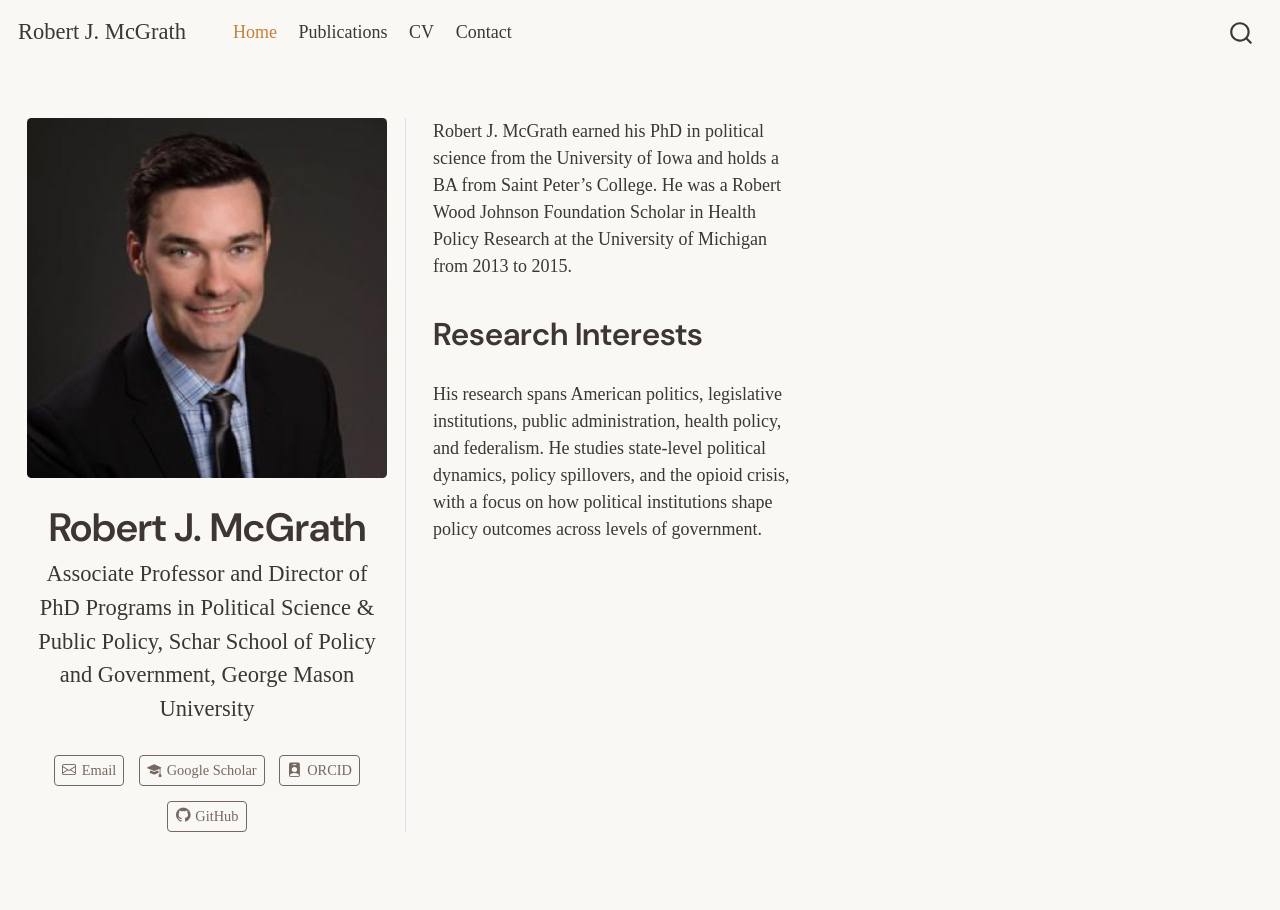
==== index.html @ f48d3d2d "Redeploy: fix Pages source to gh-pages branch" ====
<!DOCTYPE html>
<html xmlns="http://www.w3.org/1999/xhtml" lang="en" xml:lang="en"><head>

<meta charset="utf-8">
<meta name="generator" content="quarto-1.2.475">

<meta name="viewport" content="width=device-width, initial-scale=1.0, user-scalable=yes">


<title>Robert J. McGrath</title>
<style>
code{white-space: pre-wrap;}
span.smallcaps{font-variant: small-caps;}
div.columns{display: flex; gap: min(4vw, 1.5em);}
div.column{flex: auto; overflow-x: auto;}
div.hanging-indent{margin-left: 1.5em; text-indent: -1.5em;}
ul.task-list{list-style: none;}
ul.task-list li input[type="checkbox"] {
  width: 0.8em;
  margin: 0 0.8em 0.2em -1.6em;
  vertical-align: middle;
}
</style>


<script src="site_libs/quarto-nav/quarto-nav.js"></script>
<script src="site_libs/quarto-nav/headroom.min.js"></script>
<script src="site_libs/clipboard/clipboard.min.js"></script>
<script src="site_libs/quarto-search/autocomplete.umd.js"></script>
<script src="site_libs/quarto-search/fuse.min.js"></script>
<script src="site_libs/quarto-search/quarto-search.js"></script>
<meta name="quarto:offset" content="./">
<script src="site_libs/quarto-html/quarto.js"></script>
<script src="site_libs/quarto-html/popper.min.js"></script>
<script src="site_libs/quarto-html/tippy.umd.min.js"></script>
<link href="site_libs/quarto-html/tippy.css" rel="stylesheet">
<link href="site_libs/quarto-html/quarto-syntax-highlighting.css" rel="stylesheet" id="quarto-text-highlighting-styles">
<script src="site_libs/bootstrap/bootstrap.min.js"></script>
<link href="site_libs/bootstrap/bootstrap-icons.css" rel="stylesheet">
<link href="site_libs/bootstrap/bootstrap.min.css" rel="stylesheet" id="quarto-bootstrap" data-mode="light">
<script id="quarto-search-options" type="application/json">{
  "location": "navbar",
  "copy-button": false,
  "collapse-after": 3,
  "panel-placement": "end",
  "type": "overlay",
  "limit": 20,
  "language": {
    "search-no-results-text": "No results",
    "search-matching-documents-text": "matching documents",
    "search-copy-link-title": "Copy link to search",
    "search-hide-matches-text": "Hide additional matches",
    "search-more-match-text": "more match in this document",
    "search-more-matches-text": "more matches in this document",
    "search-clear-button-title": "Clear",
    "search-detached-cancel-button-title": "Cancel",
    "search-submit-button-title": "Submit"
  }
}</script>


</head>

<body class="nav-fixed">

<div id="quarto-search-results"></div>
  <header id="quarto-header" class="headroom fixed-top">
    <nav class="navbar navbar-expand-lg navbar-dark ">
      <div class="navbar-container container-fluid">
      <div class="navbar-brand-container">
    <a class="navbar-brand" href="./index.html">
    <span class="navbar-title">Robert J. McGrath</span>
    </a>
  </div>
          <button class="navbar-toggler" type="button" data-bs-toggle="collapse" data-bs-target="#navbarCollapse" aria-controls="navbarCollapse" aria-expanded="false" aria-label="Toggle navigation" onclick="if (window.quartoToggleHeadroom) { window.quartoToggleHeadroom(); }">
  <span class="navbar-toggler-icon"></span>
</button>
          <div class="collapse navbar-collapse" id="navbarCollapse">
            <ul class="navbar-nav navbar-nav-scroll me-auto">
  <li class="nav-item">
    <a class="nav-link active" href="./index.html" aria-current="page">
 <span class="menu-text">Home</span></a>
  </li>  
  <li class="nav-item">
    <a class="nav-link" href="./publications.html">
 <span class="menu-text">Publications</span></a>
  </li>  
  <li class="nav-item">
    <a class="nav-link" href="./cv.html">
 <span class="menu-text">CV</span></a>
  </li>  
  <li class="nav-item">
    <a class="nav-link" href="./contact.html">
 <span class="menu-text">Contact</span></a>
  </li>  
</ul>
              <div id="quarto-search" class="" title="Search"></div>
          </div> <!-- /navcollapse -->
      </div> <!-- /container-fluid -->
    </nav>
</header>
<!-- content -->
<div id="quarto-content" class="quarto-container page-columns page-rows-contents page-layout-full page-navbar">
<!-- sidebar -->
<!-- margin-sidebar -->
    
<!-- main -->
<div class="quarto-about-trestles column-page">
  <div class="about-entity">
    <img src="images/profile.jpg" class="about-image
  rounded " style="width: 20em;">
<header id="title-block-header" class="quarto-title-block default">
<div class="quarto-title">
<h1 class="title">Robert J. McGrath</h1>
<p class="subtitle lead">Associate Professor and Director of PhD Programs in Political Science &amp; Public Policy, Schar School of Policy and Government, George Mason University</p>
</div>
<div class="quarto-title-meta">
  </div>
</header>
    <div class="about-links">
  <a href="mailto:rmcgrat2@gmu.edu" class="about-link">
    <i class="bi bi-envelope"></i>
     <span class="about-link-text">Email</span>
  </a>
  <a href="https://scholar.google.com/citations?hl=en&amp;user=kQEBg6wAAAAJ" class="about-link">
    <i class="bi bi-mortarboard-fill"></i>
     <span class="about-link-text">Google Scholar</span>
  </a>
  <a href="https://orcid.org/0000-0001-8963-3231" class="about-link">
    <i class="bi bi-person-badge-fill"></i>
     <span class="about-link-text">ORCID</span>
  </a>
  <a href="https://github.com/rjm328" class="about-link">
    <i class="bi bi-github"></i>
     <span class="about-link-text">GitHub</span>
  </a>
</div>
  </div>
  <div class="about-contents"><main class="content column-page" id="quarto-document-content">
<p>Robert J. McGrath earned his PhD in political science from the University of Iowa and holds a BA from Saint Peter’s College. He was a Robert Wood Johnson Foundation Scholar in Health Policy Research at the University of Michigan from 2013 to 2015.</p>
<section id="research-interests" class="level2">
<h2 data-anchor-id="research-interests">Research Interests</h2>
<p>His research spans American politics, legislative institutions, public administration, health policy, and federalism. He studies state-level political dynamics, policy spillovers, and the opioid crisis, with a focus on how political institutions shape policy outcomes across levels of government.</p>


</section>
</main></div>
</div>
 <!-- /main -->
<script id="quarto-html-after-body" type="application/javascript">
window.document.addEventListener("DOMContentLoaded", function (event) {
  const toggleBodyColorMode = (bsSheetEl) => {
    const mode = bsSheetEl.getAttribute("data-mode");
    const bodyEl = window.document.querySelector("body");
    if (mode === "dark") {
      bodyEl.classList.add("quarto-dark");
      bodyEl.classList.remove("quarto-light");
    } else {
      bodyEl.classList.add("quarto-light");
      bodyEl.classList.remove("quarto-dark");
    }
  }
  const toggleBodyColorPrimary = () => {
    const bsSheetEl = window.document.querySelector("link#quarto-bootstrap");
    if (bsSheetEl) {
      toggleBodyColorMode(bsSheetEl);
    }
  }
  toggleBodyColorPrimary();  
  const clipboard = new window.ClipboardJS('.code-copy-button', {
    target: function(trigger) {
      return trigger.previousElementSibling;
    }
  });
  clipboard.on('success', function(e) {
    // button target
    const button = e.trigger;
    // don't keep focus
    button.blur();
    // flash "checked"
    button.classList.add('code-copy-button-checked');
    var currentTitle = button.getAttribute("title");
    button.setAttribute("title", "Copied!");
    let tooltip;
    if (window.bootstrap) {
      button.setAttribute("data-bs-toggle", "tooltip");
      button.setAttribute("data-bs-placement", "left");
      button.setAttribute("data-bs-title", "Copied!");
      tooltip = new bootstrap.Tooltip(button, 
        { trigger: "manual", 
          customClass: "code-copy-button-tooltip",
          offset: [0, -8]});
      tooltip.show();    
    }
    setTimeout(function() {
      if (tooltip) {
        tooltip.hide();
        button.removeAttribute("data-bs-title");
        button.removeAttribute("data-bs-toggle");
        button.removeAttribute("data-bs-placement");
      }
      button.setAttribute("title", currentTitle);
      button.classList.remove('code-copy-button-checked');
    }, 1000);
    // clear code selection
    e.clearSelection();
  });
  function tippyHover(el, contentFn) {
    const config = {
      allowHTML: true,
      content: contentFn,
      maxWidth: 500,
      delay: 100,
      arrow: false,
      appendTo: function(el) {
          return el.parentElement;
      },
      interactive: true,
      interactiveBorder: 10,
      theme: 'quarto',
      placement: 'bottom-start'
    };
    window.tippy(el, config); 
  }
  const noterefs = window.document.querySelectorAll('a[role="doc-noteref"]');
  for (var i=0; i<noterefs.length; i++) {
    const ref = noterefs[i];
    tippyHover(ref, function() {
      // use id or data attribute instead here
      let href = ref.getAttribute('data-footnote-href') || ref.getAttribute('href');
      try { href = new URL(href).hash; } catch {}
      const id = href.replace(/^#\/?/, "");
      const note = window.document.getElementById(id);
      return note.innerHTML;
    });
  }
  const findCites = (el) => {
    const parentEl = el.parentElement;
    if (parentEl) {
      const cites = parentEl.dataset.cites;
      if (cites) {
        return {
          el,
          cites: cites.split(' ')
        };
      } else {
        return findCites(el.parentElement)
      }
    } else {
      return undefined;
    }
  };
  var bibliorefs = window.document.querySelectorAll('a[role="doc-biblioref"]');
  for (var i=0; i<bibliorefs.length; i++) {
    const ref = bibliorefs[i];
    const citeInfo = findCites(ref);
    if (citeInfo) {
      tippyHover(citeInfo.el, function() {
        var popup = window.document.createElement('div');
        citeInfo.cites.forEach(function(cite) {
          var citeDiv = window.document.createElement('div');
          citeDiv.classList.add('hanging-indent');
          citeDiv.classList.add('csl-entry');
          var biblioDiv = window.document.getElementById('ref-' + cite);
          if (biblioDiv) {
            citeDiv.innerHTML = biblioDiv.innerHTML;
          }
          popup.appendChild(citeDiv);
        });
        return popup.innerHTML;
      });
    }
  }
});
</script>
</div> <!-- /content -->



</body></html>
---- site_libs/quarto-html/tippy.css ----
.tippy-box[data-animation=fade][data-state=hidden]{opacity:0}[data-tippy-root]{max-width:calc(100vw - 10px)}.tippy-box{position:relative;background-color:#333;color:#fff;border-radius:4px;font-size:14px;line-height:1.4;white-space:normal;outline:0;transition-property:transform,visibility,opacity}.tippy-box[data-placement^=top]>.tippy-arrow{bottom:0}.tippy-box[data-placement^=top]>.tippy-arrow:before{bottom:-7px;left:0;border-width:8px 8px 0;border-top-color:initial;transform-origin:center top}.tippy-box[data-placement^=bottom]>.tippy-arrow{top:0}.tippy-box[data-placement^=bottom]>.tippy-arrow:before{top:-7px;left:0;border-width:0 8px 8px;border-bottom-color:initial;transform-origin:center bottom}.tippy-box[data-placement^=left]>.tippy-arrow{right:0}.tippy-box[data-placement^=left]>.tippy-arrow:before{border-width:8px 0 8px 8px;border-left-color:initial;right:-7px;transform-origin:center left}.tippy-box[data-placement^=right]>.tippy-arrow{left:0}.tippy-box[data-placement^=right]>.tippy-arrow:before{left:-7px;border-width:8px 8px 8px 0;border-right-color:initial;transform-origin:center right}.tippy-box[data-inertia][data-state=visible]{transition-timing-function:cubic-bezier(.54,1.5,.38,1.11)}.tippy-arrow{width:16px;height:16px;color:#333}.tippy-arrow:before{content:"";position:absolute;border-color:transparent;border-style:solid}.tippy-content{position:relative;padding:5px 9px;z-index:1}
---- site_libs/quarto-html/quarto-syntax-highlighting.css ----
/* quarto syntax highlight colors */
:root {
  --quarto-hl-ot-color: #003B4F;
  --quarto-hl-at-color: #657422;
  --quarto-hl-ss-color: #20794D;
  --quarto-hl-an-color: #5E5E5E;
  --quarto-hl-fu-color: #4758AB;
  --quarto-hl-st-color: #20794D;
  --quarto-hl-cf-color: #003B4F;
  --quarto-hl-op-color: #5E5E5E;
  --quarto-hl-er-color: #AD0000;
  --quarto-hl-bn-color: #AD0000;
  --quarto-hl-al-color: #AD0000;
  --quarto-hl-va-color: #111111;
  --quarto-hl-bu-color: inherit;
  --quarto-hl-ex-color: inherit;
  --quarto-hl-pp-color: #AD0000;
  --quarto-hl-in-color: #5E5E5E;
  --quarto-hl-vs-color: #20794D;
  --quarto-hl-wa-color: #5E5E5E;
  --quarto-hl-do-color: #5E5E5E;
  --quarto-hl-im-color: #00769E;
  --quarto-hl-ch-color: #20794D;
  --quarto-hl-dt-color: #AD0000;
  --quarto-hl-fl-color: #AD0000;
  --quarto-hl-co-color: #5E5E5E;
  --quarto-hl-cv-color: #5E5E5E;
  --quarto-hl-cn-color: #8f5902;
  --quarto-hl-sc-color: #5E5E5E;
  --quarto-hl-dv-color: #AD0000;
  --quarto-hl-kw-color: #003B4F;
}

/* other quarto variables */
:root {
  --quarto-font-monospace: SFMono-Regular, Menlo, Monaco, Consolas, "Liberation Mono", "Courier New", monospace;
}

pre > code.sourceCode > span {
  color: #003B4F;
}

code span {
  color: #003B4F;
}

code.sourceCode > span {
  color: #003B4F;
}

div.sourceCode,
div.sourceCode pre.sourceCode {
  color: #003B4F;
}

code span.ot {
  color: #003B4F;
}

code span.at {
  color: #657422;
}

code span.ss {
  color: #20794D;
}

code span.an {
  color: #5E5E5E;
}

code span.fu {
  color: #4758AB;
}

code span.st {
  color: #20794D;
}

code span.cf {
  color: #003B4F;
}

code span.op {
  color: #5E5E5E;
}

code span.er {
  color: #AD0000;
}

code span.bn {
  color: #AD0000;
}

code span.al {
  color: #AD0000;
}

code span.va {
  color: #111111;
}

code span.pp {
  color: #AD0000;
}

code span.in {
  color: #5E5E5E;
}

code span.vs {
  color: #20794D;
}

code span.wa {
  color: #5E5E5E;
  font-style: italic;
}

code span.do {
  color: #5E5E5E;
  font-style: italic;
}

code span.im {
  color: #00769E;
}

code span.ch {
  color: #20794D;
}

code span.dt {
  color: #AD0000;
}

code span.fl {
  color: #AD0000;
}

code span.co {
  color: #5E5E5E;
}

code span.cv {
  color: #5E5E5E;
  font-style: italic;
}

code span.cn {
  color: #8f5902;
}

code span.sc {
  color: #5E5E5E;
}

code span.dv {
  color: #AD0000;
}

code span.kw {
  color: #003B4F;
}

.prevent-inlining {
  content: "</";
}

/*# sourceMappingURL=debc5d5d77c3f9108843748ff7464032.css.map */
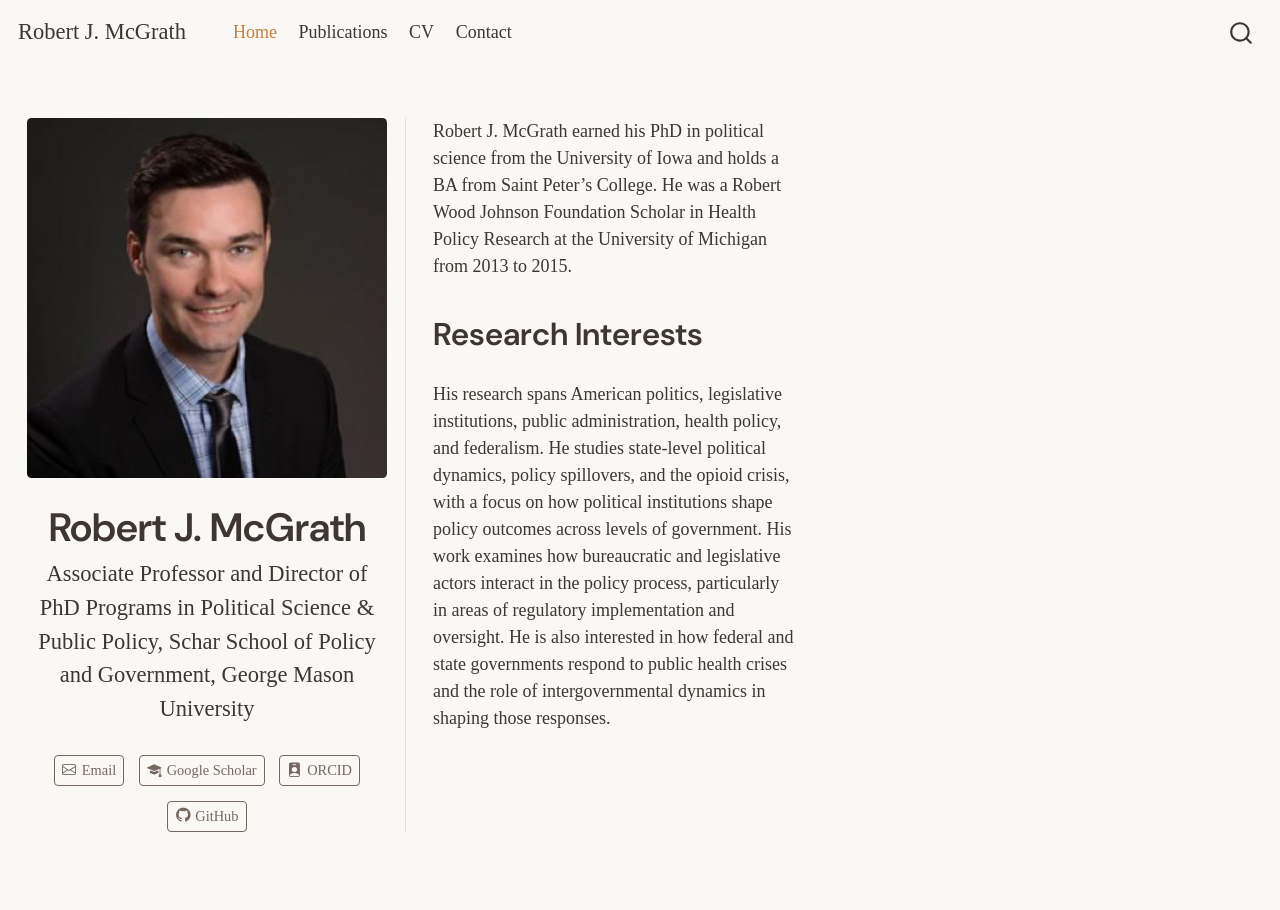
==== commit 54b670ab: "deploy: expand research interests section" ====
--- a/index.html
+++ b/index.html
@@ -140,7 +140,7 @@
 <p>Robert J. McGrath earned his PhD in political science from the University of Iowa and holds a BA from Saint Peter’s College. He was a Robert Wood Johnson Foundation Scholar in Health Policy Research at the University of Michigan from 2013 to 2015.</p>
 <section id="research-interests" class="level2">
 <h2 data-anchor-id="research-interests">Research Interests</h2>
-<p>His research spans American politics, legislative institutions, public administration, health policy, and federalism. He studies state-level political dynamics, policy spillovers, and the opioid crisis, with a focus on how political institutions shape policy outcomes across levels of government.</p>
+<p>His research spans American politics, legislative institutions, public administration, health policy, and federalism. He studies state-level political dynamics, policy spillovers, and the opioid crisis, with a focus on how political institutions shape policy outcomes across levels of government. His work examines how bureaucratic and legislative actors interact in the policy process, particularly in areas of regulatory implementation and oversight. He is also interested in how federal and state governments respond to public health crises and the role of intergovernmental dynamics in shaping those responses.</p>
 
 
 </section>
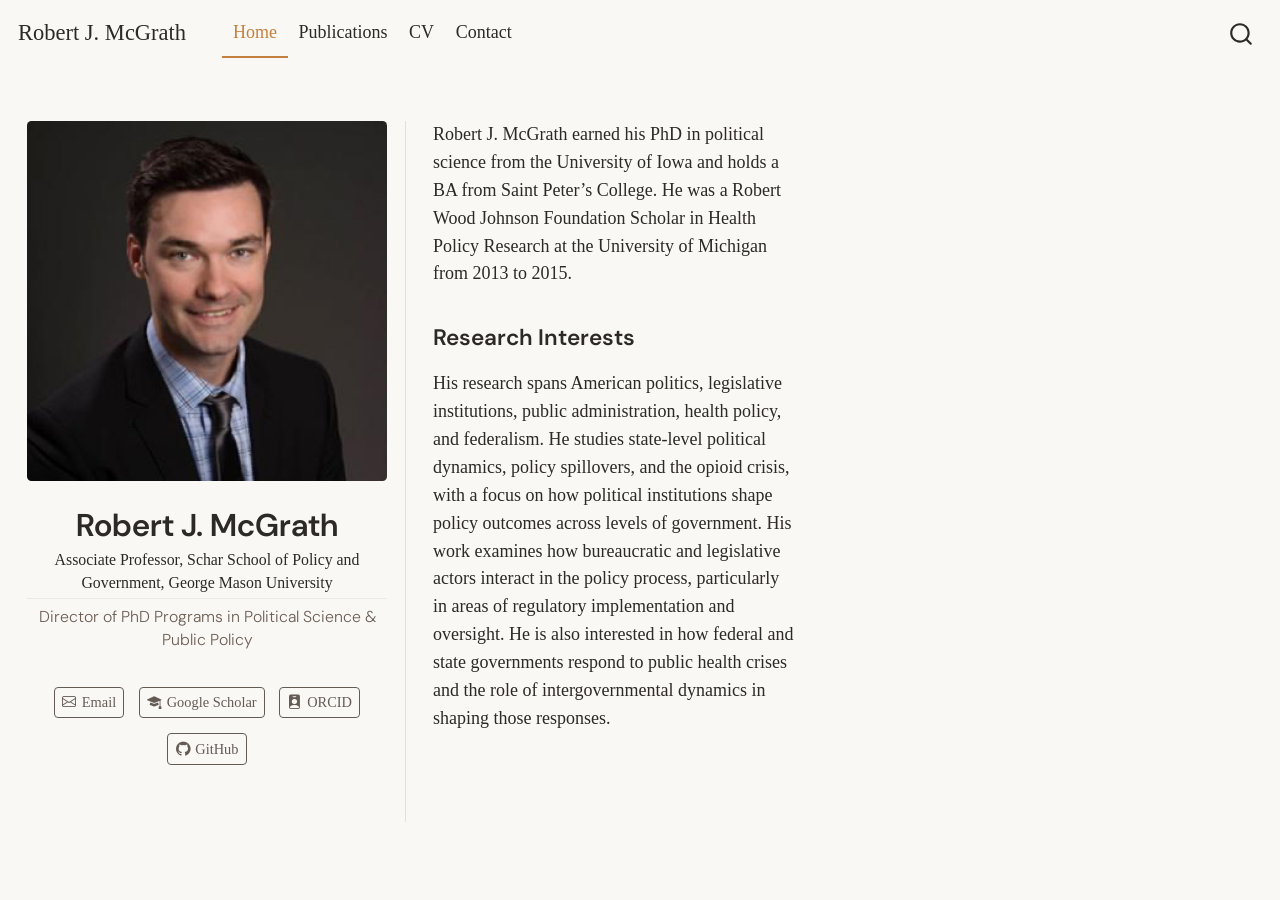
==== commit 54fbd72f: "deploy: design polish — darker palette contrast, gold h2 underlines, tighter spacing" ====
--- a/index.html
+++ b/index.html
@@ -112,7 +112,7 @@
 <header id="title-block-header" class="quarto-title-block default">
 <div class="quarto-title">
 <h1 class="title">Robert J. McGrath</h1>
-<p class="subtitle lead">Associate Professor and Director of PhD Programs in Political Science &amp; Public Policy, Schar School of Policy and Government, George Mason University</p>
+<p class="subtitle lead">Associate Professor, Schar School of Policy and Government, George Mason University<br><span class="director-line">Director of PhD Programs in Political Science &amp; Public Policy</span></p>
 </div>
 <div class="quarto-title-meta">
   </div>
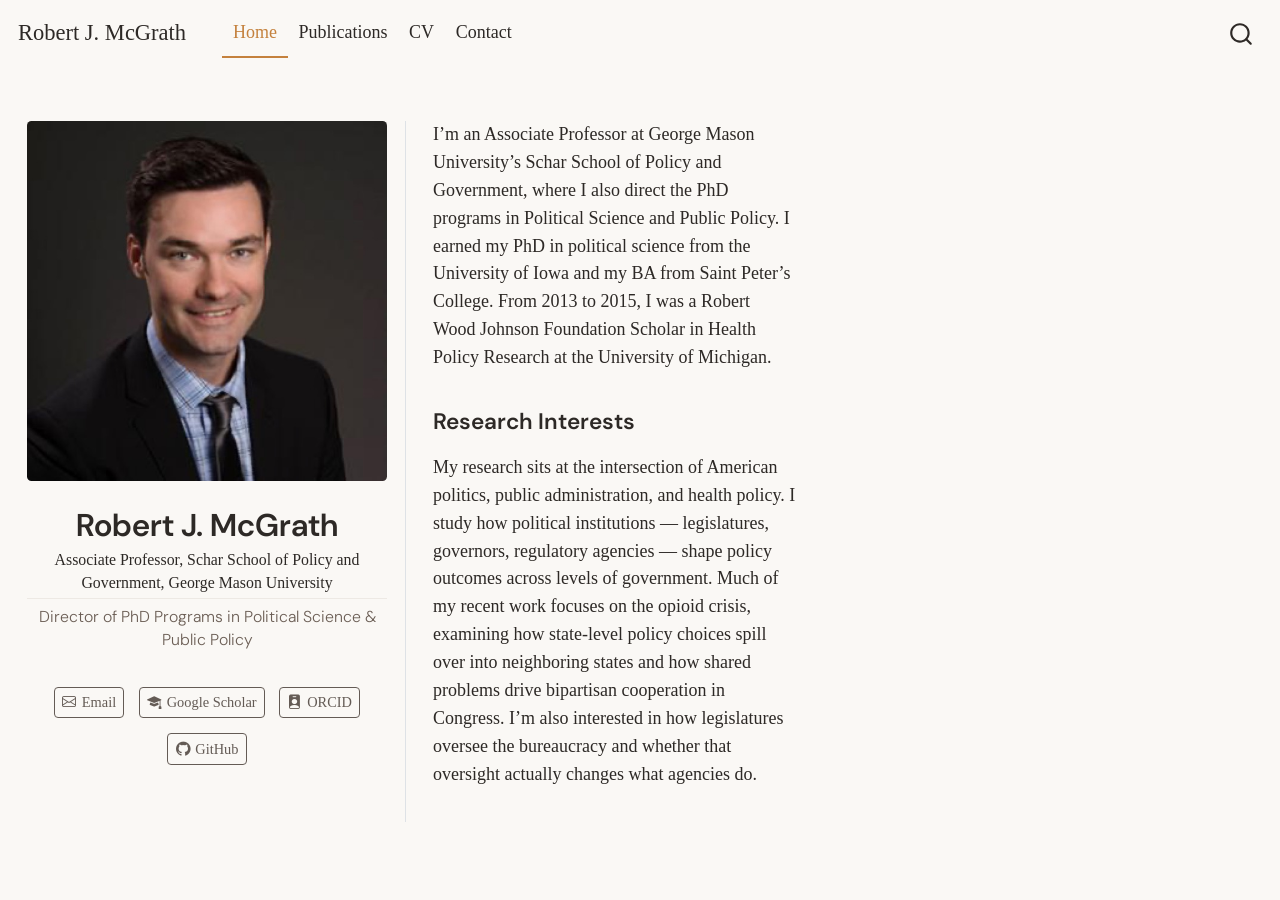
==== commit 4c269e4a: "deploy: first-person bio" ====
--- a/index.html
+++ b/index.html
@@ -130,17 +130,17 @@
     <i class="bi bi-person-badge-fill"></i>
      <span class="about-link-text">ORCID</span>
   </a>
-  <a href="https://github.com/rjm328" class="about-link">
+  <a href="https://github.com/robert-mcgrath" class="about-link">
     <i class="bi bi-github"></i>
      <span class="about-link-text">GitHub</span>
   </a>
 </div>
   </div>
   <div class="about-contents"><main class="content column-page" id="quarto-document-content">
-<p>Robert J. McGrath earned his PhD in political science from the University of Iowa and holds a BA from Saint Peter’s College. He was a Robert Wood Johnson Foundation Scholar in Health Policy Research at the University of Michigan from 2013 to 2015.</p>
+<p>I’m an Associate Professor at George Mason University’s Schar School of Policy and Government, where I also direct the PhD programs in Political Science and Public Policy. I earned my PhD in political science from the University of Iowa and my BA from Saint Peter’s College. From 2013 to 2015, I was a Robert Wood Johnson Foundation Scholar in Health Policy Research at the University of Michigan.</p>
 <section id="research-interests" class="level2">
 <h2 data-anchor-id="research-interests">Research Interests</h2>
-<p>His research spans American politics, legislative institutions, public administration, health policy, and federalism. He studies state-level political dynamics, policy spillovers, and the opioid crisis, with a focus on how political institutions shape policy outcomes across levels of government. His work examines how bureaucratic and legislative actors interact in the policy process, particularly in areas of regulatory implementation and oversight. He is also interested in how federal and state governments respond to public health crises and the role of intergovernmental dynamics in shaping those responses.</p>
+<p>My research sits at the intersection of American politics, public administration, and health policy. I study how political institutions — legislatures, governors, regulatory agencies — shape policy outcomes across levels of government. Much of my recent work focuses on the opioid crisis, examining how state-level policy choices spill over into neighboring states and how shared problems drive bipartisan cooperation in Congress. I’m also interested in how legislatures oversee the bureaucracy and whether that oversight actually changes what agencies do.</p>
 
 
 </section>
